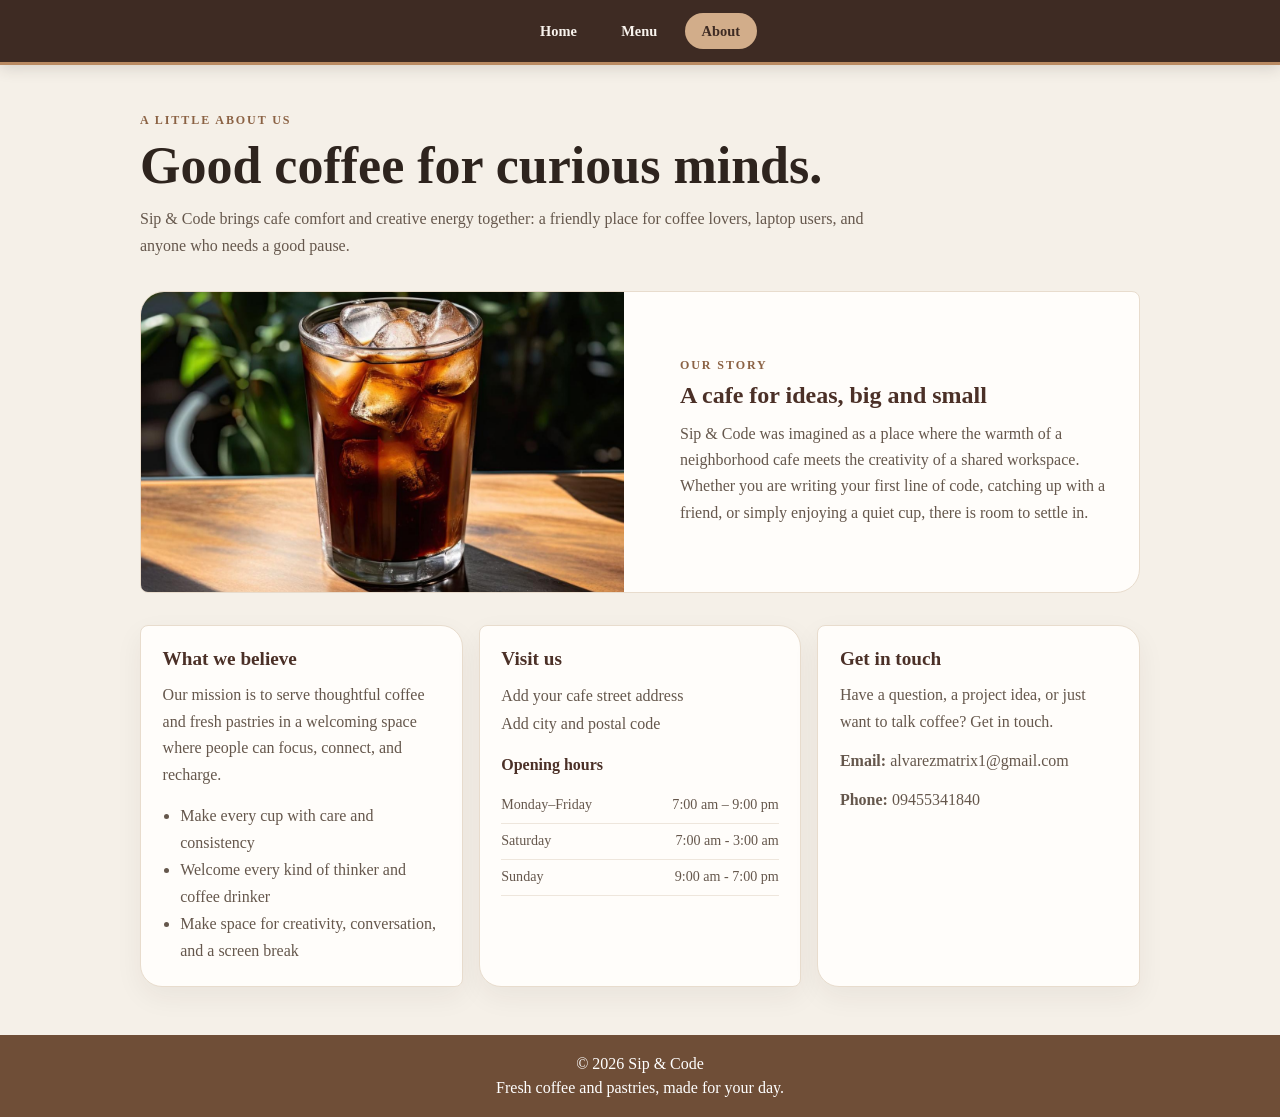
==== about.html @ a3ccdeba "my first commit" ====
<!DOCTYPE html>
<html lang="en">
<head>
    <meta charset="UTF-8">
    <meta name="viewport" content="width=device-width, initial-scale=1.0">
    <title>Sip &amp; Code | About</title>
    <link rel="stylesheet" href="style.css">
</head>
<body class="about-page">
    <header class="site-header">
        <nav aria-label="Main navigation">
            <ul class="nav-links">
                <li><a href="index.html">Home</a></li>
                <li><a href="menu.html">Menu</a></li>
                <li><a href="about.html" aria-current="page">About</a></li>
            </ul>
        </nav>
    </header>

    <main class="about-main">
        <header class="about-heading">
            <p class="about-eyebrow">A little about us</p>
            <h1>Good coffee for curious minds.</h1>
            <p>Sip &amp; Code brings cafe comfort and creative energy together: a friendly place for coffee lovers, laptop users, and anyone who needs a good pause.</p>
        </header>

        <section class="about-story" aria-labelledby="story-title">
            <img src="assets/cold brew.jpg" alt="Cold brew coffee served at Sip &amp; Code">
            <div class="about-story-copy">
                <p class="about-eyebrow">Our story</p>
                <h2 id="story-title">A cafe for ideas, big and small</h2>
                <p>Sip &amp; Code was imagined as a place where the warmth of a neighborhood cafe meets the creativity of a shared workspace. Whether you are writing your first line of code, catching up with a friend, or simply enjoying a quiet cup, there is room to settle in.</p>
            </div>
        </section>

        <section class="about-details" aria-label="Our values and visitor information">
            <article class="about-card">
                <h2>What we believe</h2>
                <p>Our mission is to serve thoughtful coffee and fresh pastries in a welcoming space where people can focus, connect, and recharge.</p>
                <ul>
                    <li>Make every cup with care and consistency</li>
                    <li>Welcome every kind of thinker and coffee drinker</li>
                    <li>Make space for creativity, conversation, and a screen break</li>
                </ul>
            </article>

            <article class="about-card">
                <h2>Visit us</h2>
                <address>Add your cafe street address<br>Add city and postal code</address>
                <h3>Opening hours</h3>
                <ul class="hours-list">
                    <li><span>Monday–Friday</span><span>7:00 am – 9:00 pm</span></li>
                    <li><span>Saturday</span><span>7:00 am - 3:00 am</span></li>
                    <li><span>Sunday</span><span>9:00 am - 7:00 pm</span></li>
                </ul>
            </article>

            <article class="about-card">
                <h2>Get in touch</h2>
                <p>Have a question, a project idea, or just want to talk coffee? Get in touch.</p>
                <p class="contact-detail">Email: <span>alvarezmatrix1@gmail.com</span></p>
                <p class="contact-detail">Phone: <span>09455341840</span></p>
            </article>
        </section>
    </main>

    <footer class="site-footer">
        <p>&copy; 2026 Sip &amp; Code</p>
        <p>Fresh coffee and pastries, made for your day.</p>
    </footer>
</body>
</html>
---- style.css ----
* {
    margin: 0;
    padding: 0;
    box-sizing: border-box;
}

.site-header {
    min-height: 3.5rem;
    display: flex;
    align-items: center;
    justify-content: center;
    padding: 0.8rem 5%;
    border-bottom: 3px solid #b98a62;
    background: #3e2b23;
    box-shadow: 0 4px 14px rgba(48, 39, 34, 0.14);
    font-family: Georgia, "Times New Roman", serif;
}

.nav-links {
    list-style: none;
    display: flex;
    align-items: center;
    gap: 0.65rem;
}

.nav-links a {
    display: block;
    padding: 0.55rem 1rem;
    border: 1px solid transparent;
    border-radius: 999px;
    color: #f8f3ed;
    font-size: 0.9rem;
    font-weight: 600;
    text-decoration: none;
    transition: background-color 180ms ease, color 180ms ease, border-color 180ms ease;
}

.nav-links a:hover,
.nav-links a:focus-visible {
    border-color: #d2ad8a;
    background: rgba(255, 255, 255, 0.1);
    color: #fff;
}

.nav-links a[aria-current="page"] {
    background: #d2ad8a;
    color: #3e2b23;
}

.home-page {
    background: #f5f0e8;
    color: #302722;
    font-family: Georgia, "Times New Roman", serif;
}

.home-main {
    width: min(1120px, 90%);
    margin: 0 auto;
    padding: 4rem 0 3rem;
}

.home-hero {
    display: grid;
    grid-template-columns: minmax(0, 0.95fr) minmax(320px, 1.05fr);
    align-items: center;
    gap: clamp(2rem, 6vw, 5rem);
}

.home-intro h1 {
    max-width: 560px;
    margin-bottom: 1.25rem;
    color: #33251d;
    font-size: clamp(2.8rem, 6vw, 5rem);
    font-weight: 500;
    letter-spacing: -0.055em;
    line-height: 0.98;
}

.home-intro > p:not(.home-eyebrow) {
    max-width: 440px;
    color: #65584c;
    font-family: Arial, Helvetica, sans-serif;
    font-size: 1rem;
    line-height: 1.75;
}

.home-eyebrow {
    margin-bottom: 0.5rem;
    color: #95694a;
    font-size: 0.75rem;
    font-weight: bold;
    letter-spacing: 0.2em;
    text-transform: uppercase;
}

.home-actions {
    display: flex;
    align-items: center;
    flex-wrap: wrap;
    gap: 1.2rem;
    margin: 1.75rem 0 1.5rem;
}

.home-button {
    display: inline-block;
    padding: 0.85rem 1.3rem;
    border: 1px solid #79553b;
    border-radius: 4px 18px 4px 18px;
    color: #68462f;
    font-family: Arial, Helvetica, sans-serif;
    font-size: 0.85rem;
    font-weight: bold;
    text-decoration: none;
    transition: background-color 180ms ease, color 180ms ease;
}

.home-button-primary {
    background: #79553b;
    color: #fff;
}

.home-button:hover {
    background: #4d3628;
    color: #fff;
}

.home-text-link,
.home-pastry-copy a {
    color: #79553b;
    font-family: Arial, Helvetica, sans-serif;
    font-size: 0.9rem;
    font-weight: bold;
    text-decoration-thickness: 1px;
    text-underline-offset: 4px;
}

.home-text-link span,
.home-pastry-copy a span {
    padding-left: 0.25rem;
    font-size: 1.1rem;
}

.home-note {
    color: #887766;
    font-family: Arial, Helvetica, sans-serif;
    font-size: 0.85rem;
}

.home-note span {
    margin-right: 0.35rem;
    color: #a46e47;
}

.home-featured-coffee {
    position: relative;
    min-height: 460px;
    overflow: hidden;
    border-radius: 8px 110px 8px 8px;
    background: #4d3628;
    box-shadow: 18px 18px 0 #e5d6c4;
}

.home-featured-coffee > img:not(.home-feature-logo) {
    position: absolute;
    inset: 0;
    display: block;
    width: 100%;
    height: 100%;
    object-fit: cover;
}

.home-feature-logo {
    position: absolute;
    right: 1.25rem;
    top: 1.25rem;
    width: 54px;
    height: 54px;
    padding: 3px;
    border-radius: 50%;
    background: #fffaf4;
    object-fit: cover;
}

.home-feature-caption {
    position: absolute;
    right: 1rem;
    bottom: 1rem;
    left: 1rem;
    padding: 1.2rem;
    border-left: 3px solid #d7a77d;
    background: rgba(42, 31, 24, 0.88);
    color: #fffaf4;
}

.home-feature-caption .home-eyebrow {
    color: #ddb48f;
}

.home-feature-caption h2 {
    display: flex;
    align-items: baseline;
    justify-content: space-between;
    gap: 1rem;
    margin-bottom: 0.4rem;
    font-size: 1.5rem;
}

.home-feature-caption h2 span {
    color: #e8c59f;
    font-family: Arial, Helvetica, sans-serif;
    font-size: 0.95rem;
}

.home-feature-caption > p:last-child {
    color: #f0e6dc;
    font-family: Arial, Helvetica, sans-serif;
    font-size: 0.9rem;
    line-height: 1.5;
}

.home-special-drink {
    display: grid;
    grid-template-columns: minmax(220px, 0.8fr) minmax(0, 1fr);
    align-items: center;
    gap: 2rem;
    margin-top: 4rem;
    padding: 1.25rem;
    border: 1px solid #d8c8b7;
    border-radius: 8px 30px 8px 30px;
    background: #fffaf4;
}

.special-drink-image {
    display: block;
    width: min(100%, 300px);
    height: auto;
    margin-inline: auto;
    border-radius: 8px 72px 8px 8px;
}

.home-special-drink h2 {
    margin-bottom: 0.55rem;
    color: #33251d;
    font-size: clamp(1.7rem, 3vw, 2.3rem);
}

.home-special-drink > div > p:not(.home-eyebrow, .special-drink-price) {
    max-width: 500px;
    color: #65584c;
    font-family: Arial, Helvetica, sans-serif;
    line-height: 1.65;
}

.special-drink-price {
    margin-top: 0.6rem;
    color: #79553b;
    font-size: 1.1rem;
    font-weight: bold;
}

.home-special-drink a {
    display: inline-block;
    margin-top: 0.75rem;
    color: #79553b;
    font-family: Arial, Helvetica, sans-serif;
    font-weight: bold;
    text-underline-offset: 4px;
}

.home-pastry {
    display: grid;
    grid-template-columns: minmax(0, 1fr) minmax(240px, 0.7fr);
    align-items: center;
    gap: 2.5rem;
    margin-top: 5rem;
    padding: 2rem 0;
    border-top: 1px solid #d8c8b7;
}

.home-pastry-copy h2 {
    max-width: 440px;
    margin-bottom: 0.75rem;
    color: #33251d;
    font-size: clamp(1.8rem, 3vw, 2.5rem);
    font-weight: 500;
    letter-spacing: -0.035em;
}

.home-pastry-copy > p:not(.home-eyebrow) {
    max-width: 470px;
    margin-bottom: 0.6rem;
    color: #65584c;
    font-family: Arial, Helvetica, sans-serif;
    line-height: 1.7;
}

.home-pastry > img {
    display: block;
    width: 100%;
    height: 230px;
    border-radius: 45% 8px 8px 8px;
    object-fit: cover;
}

.about-page {
    background: #f5f0e8;
    color: #302722;
    font-family: Georgia, "Times New Roman", serif;
}

.about-main {
    width: min(1000px, 90%);
    margin: 0 auto;
    padding: 3rem 0;
}

.about-heading {
    max-width: 760px;
    margin-bottom: 2rem;
}

.about-eyebrow {
    margin-bottom: 0.55rem;
    color: #8b6244;
    font-size: 0.75rem;
    font-weight: bold;
    letter-spacing: 0.16em;
    text-transform: uppercase;
}

.about-heading h1 {
    margin-bottom: 0.75rem;
    color: #2e241e;
    font-size: clamp(2rem, 4.5vw, 3.25rem);
    line-height: 1.1;
}

.about-heading > p:last-child,
.about-story-copy > p:last-child,
.about-card > p {
    color: #65574c;
    line-height: 1.65;
}

.about-story {
    display: grid;
    grid-template-columns: 1fr 1fr;
    align-items: center;
    gap: 2rem;
    margin-bottom: 2rem;
    overflow: hidden;
    border: 1px solid #e8dccd;
    border-radius: 24px 8px 24px 8px;
    background: #fffdfa;
}

.about-story > img {
    display: block;
    width: 100%;
    height: 300px;
    object-fit: cover;
}

.about-story-copy {
    padding: 1.5rem;
}

.about-story-copy h2 {
    margin-bottom: 0.75rem;
    color: #4b3027;
}

.about-details {
    display: grid;
    grid-template-columns: repeat(3, minmax(0, 1fr));
    gap: 1rem;
}

.about-card {
    padding: 1.35rem;
    border: 1px solid #e8dccd;
    border-radius: 8px 22px 8px 22px;
    background: #fffdfa;
    box-shadow: 0 10px 28px rgba(48, 39, 34, 0.06);
}

.about-card h2 {
    margin-bottom: 0.8rem;
    color: #4b3027;
    font-size: 1.2rem;
}

.about-card h3 {
    margin: 1.2rem 0 0.5rem;
    color: #4b3027;
    font-size: 1rem;
}

.about-card ul {
    margin: 0.85rem 0 0 1.1rem;
    color: #65574c;
    line-height: 1.7;
}

.about-card address {
    color: #65574c;
    font-style: normal;
    line-height: 1.7;
}

.hours-list {
    margin-left: 0 !important;
    list-style: none;
}

.hours-list li {
    display: flex;
    justify-content: space-between;
    gap: 0.5rem;
    padding: 0.35rem 0;
    border-bottom: 1px solid #eee6dc;
    font-size: 0.88rem;
}

.contact-detail {
    margin-top: 0.8rem;
    font-weight: bold;
}

.contact-detail span {
    font-weight: normal;
}

@media (max-width: 600px) {
    .home-main {
        width: 90%;
        padding: 2rem 0;
    }

    .home-hero {
        grid-template-columns: 1fr;
        gap: 2rem;
    }

    .home-featured-coffee {
        min-height: 380px;
        border-radius: 8px 75px 8px 8px;
    }

    .home-special-drink {
        grid-template-columns: 1fr;
        gap: 1rem;
        margin-top: 3rem;
    }

    .special-drink-image {
        width: min(100%, 260px);
        border-radius: 8px 64px 8px 8px;
    }

    .home-pastry {
        grid-template-columns: 1fr;
        gap: 1.25rem;
        margin-top: 3rem;
    }

    .home-pastry > img {
        grid-row: 1;
        height: 220px;
    }

    .about-main {
        padding: 2rem 0;
    }

    .about-story {
        grid-template-columns: 1fr;
        gap: 0;
    }

    .about-story > img {
        height: 240px;
    }

    .about-details {
        grid-template-columns: 1fr;
    }
}

@media (max-width: 400px) {
    .home-feature-caption h2 {
        flex-direction: column;
        gap: 0.2rem;
    }
}

.menu-page {
    background: #f5f0e8;
    color: #302722;
}

.menu-main {
    width: min(1000px, 90%);
    margin: 0 auto;
    padding: 1.5rem 0 3rem;
}

.menu-main > h1 {
    margin-bottom: 2rem;
    color: #4b3027;
    text-align: center;
}

.best-sellers {
    margin-bottom: 2.5rem;
}

.best-sellers > h2 {
    margin-bottom: 1rem;
    color: #4b3027;
}

.best-seller-grid {
    display: grid;
    grid-template-columns: repeat(2, minmax(0, 1fr));
    gap: 1.25rem;
}

.best-seller-card {
    overflow: hidden;
    border: 1px solid #e1d6cc;
    border-radius: 12px;
    background: #fff;
}

.best-seller-card > img {
    width: 100%;
    height: 250px;
    object-fit: cover;
    object-position: center;
}

.best-seller-copy {
    padding: 1.5rem;
}

.best-seller-label {
    margin-bottom: 0.5rem;
    color: #8b6244;
    font-size: 0.85rem;
    font-weight: bold;
    text-transform: uppercase;
    letter-spacing: 0.08em;
}

.best-seller-copy h2 {
    margin-bottom: 0.5rem;
    color: #4b3027;
}

.best-seller-copy > p:not(.best-seller-label) {
    line-height: 1.5;
}

.best-seller-copy .menu-price {
    margin-top: 0.75rem;
    color: #8b6244;
    font-weight: bold;
}

.menu-category {
    margin-bottom: 2.5rem;
}

.menu-category h2 {
    margin-bottom: 1rem;
    color: #4b3027;
}

.menu-grid {
    display: grid;
    grid-template-columns: repeat(auto-fit, minmax(220px, 1fr));
    gap: 1.25rem;
}

.menu-item {
    overflow: hidden;
    border: 1px solid #e1d6cc;
    border-radius: 12px;
    background: #fff;
    transition: transform 180ms ease, box-shadow 180ms ease;
}

.menu-item-special {
    border-color: #b98a62;
}

.menu-special-label {
    margin-bottom: 0.4rem;
    color: #8b6244;
    font-size: 0.72rem;
    font-weight: bold;
    letter-spacing: 0.1em;
    text-transform: uppercase;
}

.menu-item:hover {
    transform: translateY(-3px);
    box-shadow: 0 6px 14px rgba(48, 39, 34, 0.12);
}

.menu-item img {
    display: block;
    width: 100%;
    height: 190px;
    object-fit: cover;
}

.menu-item-copy {
    padding: 1rem;
}

.menu-item-copy h3 {
    margin-bottom: 0.35rem;
    color: #4b3027;
}

.menu-item-copy p {
    line-height: 1.5;
}

.menu-item-copy .menu-price {
    margin-top: 0.5rem;
    color: #8b6244;
    font-weight: bold;
}

.site-footer {
    padding: 1.25rem;
    background: #6f4e37;
    color: #fff;
    text-align: center;
}

.site-footer p + p {
    margin-top: 0.35rem;
}

@media (max-width: 520px) {
    .menu-main {
        width: 92%;
    }

    .best-seller-grid {
        grid-template-columns: 1fr;
    }

    .best-seller-card > img {
        height: 220px;
    }

    .menu-item img {
        height: 220px;
    }
}
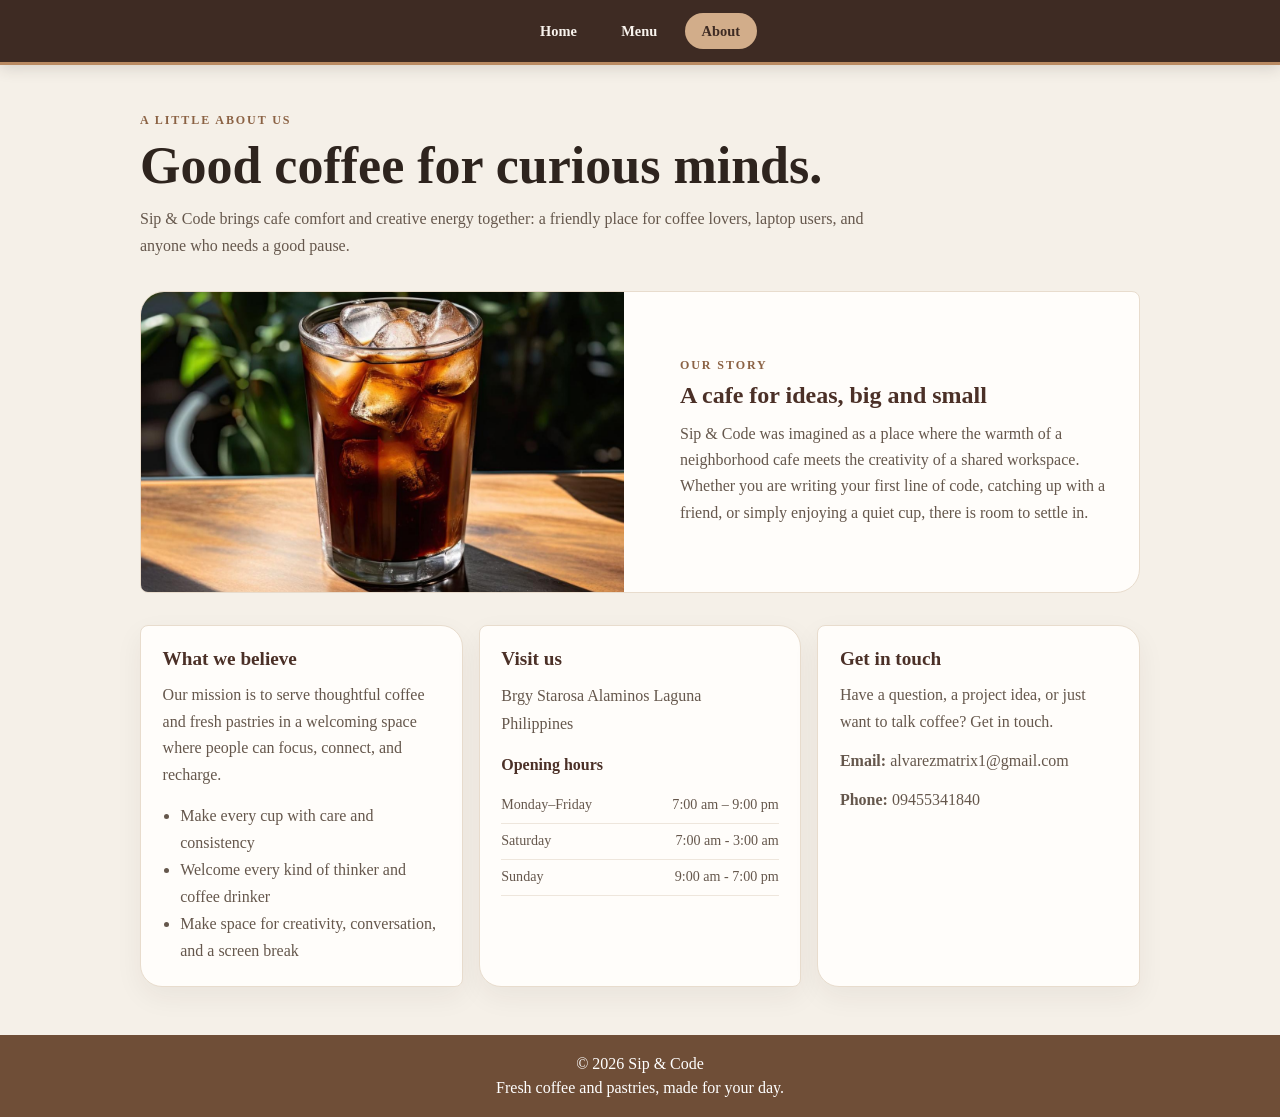
==== commit 1daf5b82: "modified about html" ====
--- a/about.html
+++ b/about.html
@@ -46,7 +46,7 @@
 
             <article class="about-card">
                 <h2>Visit us</h2>
-                <address>Add your cafe street address<br>Add city and postal code</address>
+                <address>Brgy Starosa Alaminos Laguna<br>Philippines</address>
                 <h3>Opening hours</h3>
                 <ul class="hours-list">
                     <li><span>Monday–Friday</span><span>7:00 am – 9:00 pm</span></li>
